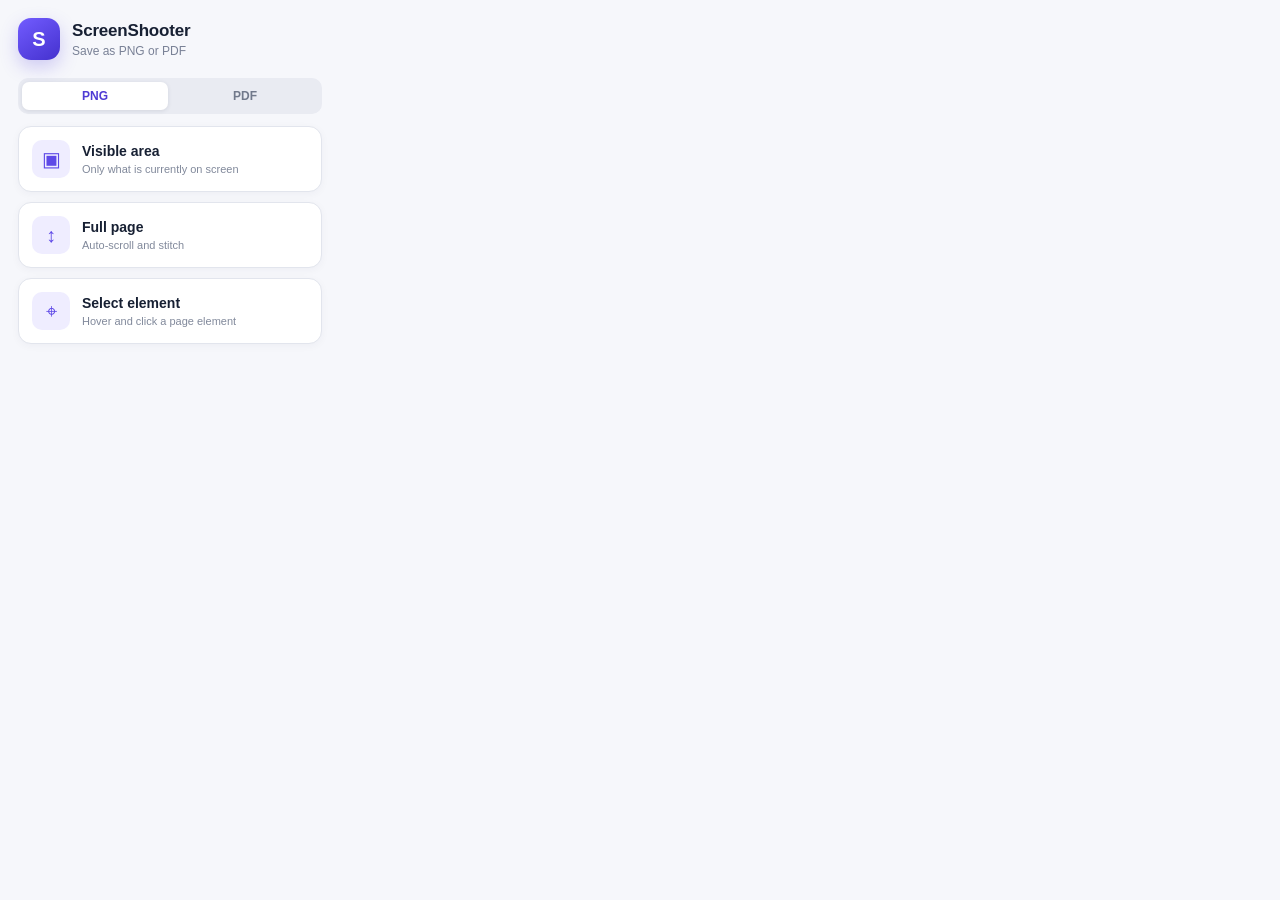
==== popup.html @ 9efd0ffe "new" ====
<!doctype html>
<html lang="en">
  <head>
    <meta charset="UTF-8" />
    <meta name="viewport" content="width=device-width, initial-scale=1" />
    <title>ScreenShooter</title>
    <link rel="stylesheet" href="popup.css" />
  </head>
  <body>
    <main>
      <header>
        <div class="logo">S</div>
        <div>
          <h1>ScreenShooter</h1>
          <p data-i18n="subtitle"></p>
        </div>
      </header>

      <fieldset class="format" id="format">
        <legend data-i18n="format"></legend>
        <label><input type="radio" name="format" value="png" checked /><span>PNG</span></label>
        <label><input type="radio" name="format" value="pdf" /><span>PDF</span></label>
      </fieldset>

      <section class="actions" data-i18n-aria-label="captureMode">
        <button id="visible" type="button">
          <span class="icon">▣</span>
          <span><strong data-i18n="visibleTitle"></strong><small data-i18n="visibleDescription"></small></span>
        </button>
        <button id="full" type="button">
          <span class="icon">↕</span>
          <span><strong data-i18n="fullTitle"></strong><small data-i18n="fullDescription"></small></span>
        </button>
        <button id="element" type="button">
          <span class="icon">⌖</span>
          <span><strong data-i18n="elementTitle"></strong><small data-i18n="elementDescription"></small></span>
        </button>
      </section>

      <div id="status" class="status" role="status" aria-live="polite"></div>
    </main>
    <script type="module" src="popup/main.js"></script>
  </body>
</html>
---- popup.css ----
:root {
  color-scheme: light;
  font-family: -apple-system, BlinkMacSystemFont, "Segoe UI", sans-serif;
  color: #172033;
  background: #f6f7fb;
}

* { box-sizing: border-box; }

body { width: 340px; margin: 0; }

main { padding: 18px; }

header { display: flex; align-items: center; gap: 12px; margin-bottom: 18px; }

.logo {
  display: grid; place-items: center; width: 42px; height: 42px;
  border-radius: 13px; color: white; font-weight: 800; font-size: 20px;
  background: linear-gradient(145deg, #725cff, #4431ce);
  box-shadow: 0 7px 18px #5844df40;
}

h1 { margin: 0; font-size: 17px; letter-spacing: -.2px; }
header p { margin: 3px 0 0; color: #798196; font-size: 12px; }
.format { display: grid; grid-template-columns: 1fr 1fr; gap: 4px; margin: 0 0 12px; padding: 4px; border: 0; border-radius: 10px; background: #e9ebf2; }
.format legend { position: absolute; width: 1px; height: 1px; overflow: hidden; clip: rect(0, 0, 0, 0); }
.format label { cursor: pointer; }
.format input { position: absolute; opacity: 0; pointer-events: none; }
.format span { display: block; padding: 7px; border-radius: 7px; color: #71798b; font-size: 12px; font-weight: 700; text-align: center; }
.format input:checked + span { color: #4f3bd4; background: white; box-shadow: 0 1px 4px #28304b1c; }
.actions { display: grid; gap: 10px; }

button {
  display: flex; gap: 12px; align-items: center; width: 100%; padding: 13px;
  border: 1px solid #e2e5ed; border-radius: 13px; background: white;
  color: inherit; text-align: left; cursor: pointer;
  box-shadow: 0 2px 8px #1c25410a; transition: .16s ease;
}

button:hover { border-color: #725cff; transform: translateY(-1px); box-shadow: 0 6px 16px #40377c14; }
button:disabled { cursor: wait; opacity: .6; transform: none; }
.icon { display: grid; place-items: center; flex: 0 0 38px; height: 38px; border-radius: 10px; background: #efedff; color: #5e49e7; font-size: 20px; }
button span:last-child { display: grid; gap: 4px; }
strong { font-size: 14px; }
small { color: #81899b; font-size: 11px; }
.status { min-height: 18px; margin-top: 12px; color: #6f778a; font-size: 12px; text-align: center; }
.status.error { color: #c33e55; }
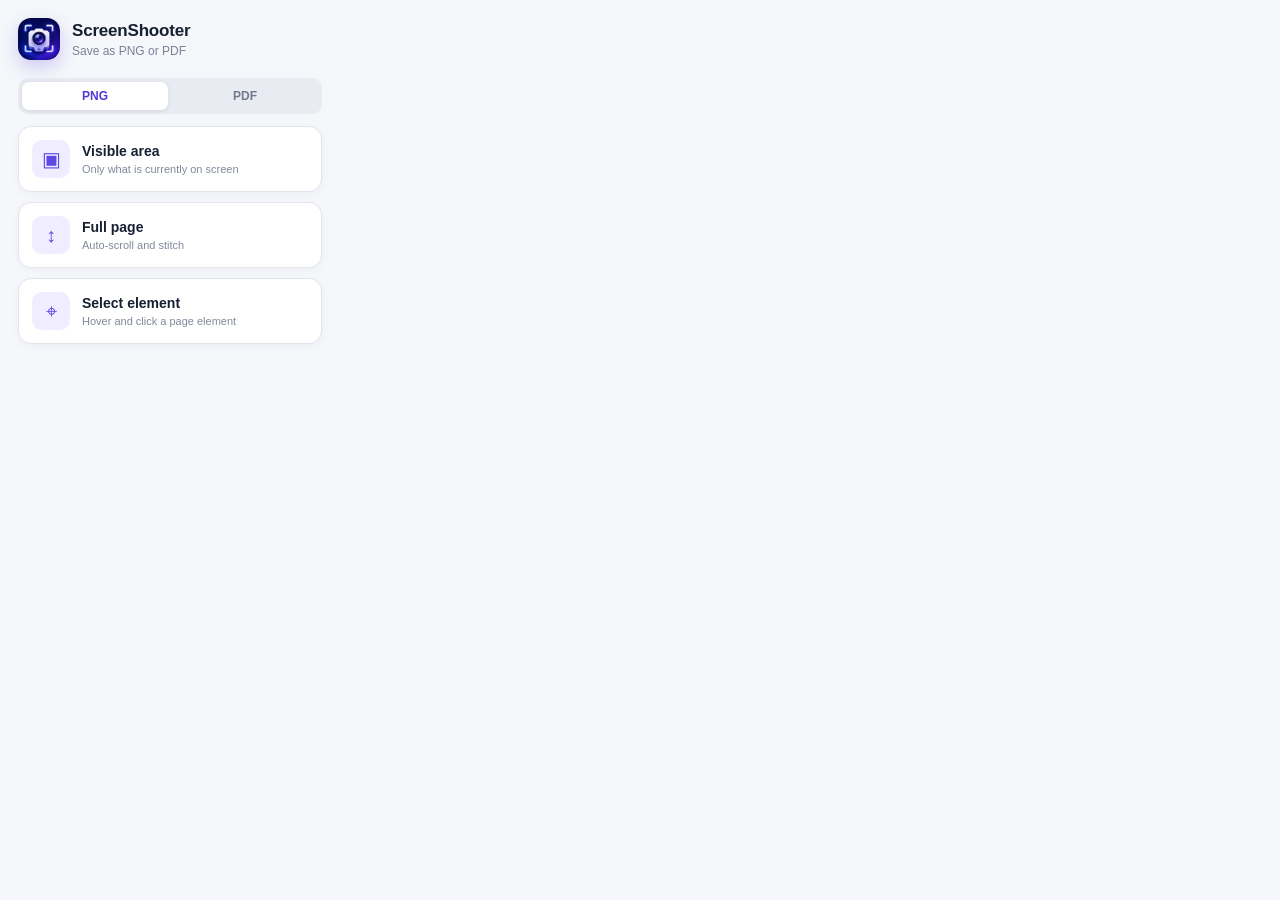
==== commit 9a601c73: "Add ScreenShooter branding and bilingual docs" ====
--- a/popup.html
+++ b/popup.html
@@ -9,7 +9,7 @@
   <body>
     <main>
       <header>
-        <div class="logo">S</div>
+        <img class="logo" src="icons/icon128.png" alt="" />
         <div>
           <h1>ScreenShooter</h1>
           <p data-i18n="subtitle"></p>
--- a/popup.css
+++ b/popup.css
@@ -14,9 +14,8 @@
 header { display: flex; align-items: center; gap: 12px; margin-bottom: 18px; }
 
 .logo {
-  display: grid; place-items: center; width: 42px; height: 42px;
-  border-radius: 13px; color: white; font-weight: 800; font-size: 20px;
-  background: linear-gradient(145deg, #725cff, #4431ce);
+  display: block; width: 42px; height: 42px;
+  border-radius: 13px;
   box-shadow: 0 7px 18px #5844df40;
 }
 
